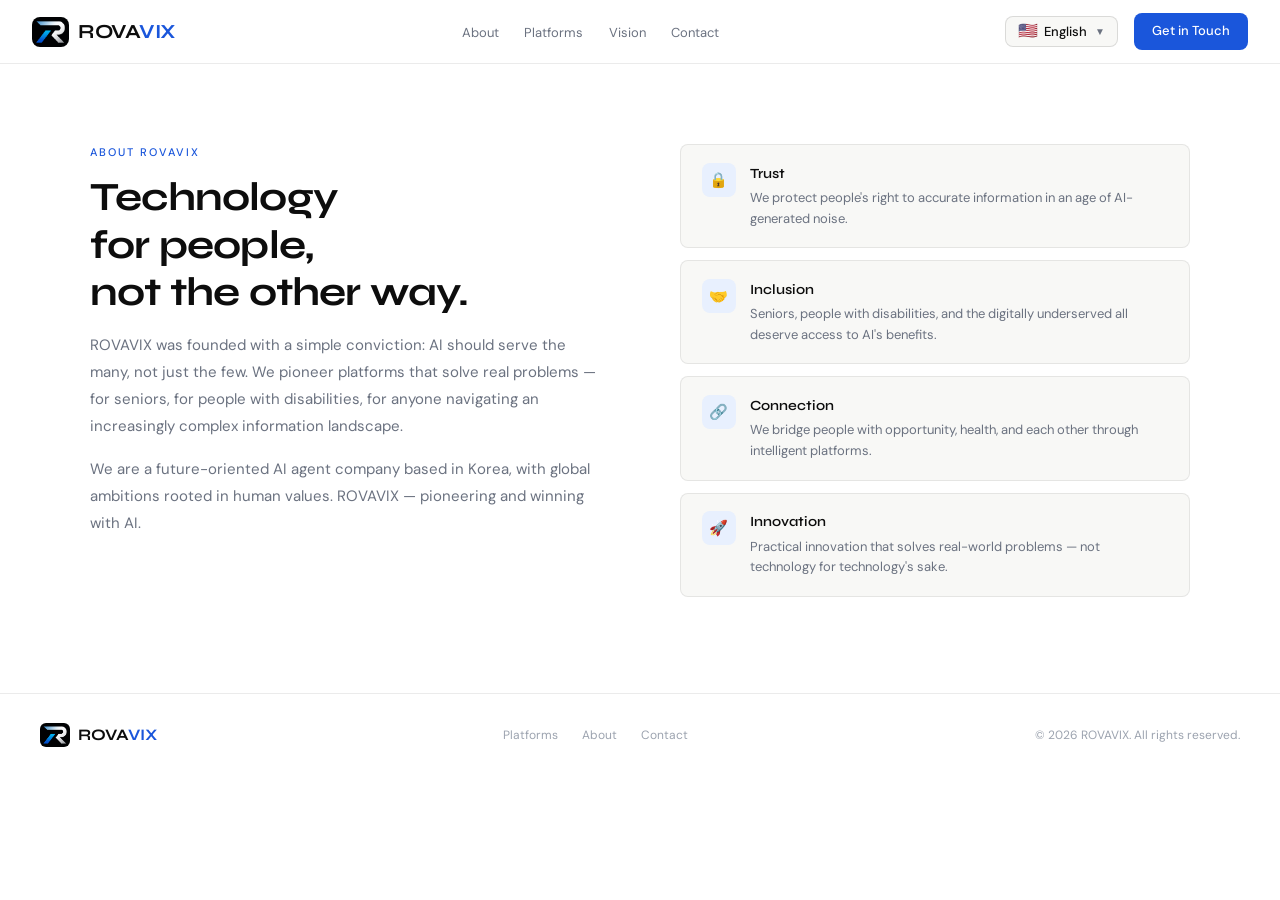
==== about.html @ 88ca8441 "소개 페이지의 컨셉 이미지 제거 Co-Authored-By: Claude Sonnet 5 <noreply@anthropic.com>" ====
<!DOCTYPE html>
<html lang="en">
<head>
  <meta charset="UTF-8" />
  <meta name="viewport" content="width=device-width, initial-scale=1.0" />
  <title>About — ROVAVIX</title>
  <meta name="description" content="ROVAVIX is an AI agent company building platforms that connect people with truth, health, opportunity, and accessibility." />
  <link rel="icon" type="image/png" href="images/logo-mark.png" />
  <link rel="preconnect" href="https://fonts.googleapis.com" />
  <link rel="preconnect" href="https://fonts.gstatic.com" crossorigin />
  <link href="https://fonts.googleapis.com/css2?family=Syne:wght@400;500;600;700&family=DM+Sans:wght@300;400;500&family=Noto+Sans+KR:wght@300;400;500;700&family=Noto+Sans+JP:wght@300;400;500;700&family=Noto+Sans+SC:wght@300;400;500;700&display=swap" rel="stylesheet" />
  <link rel="stylesheet" href="css/style.css" />
</head>
<body>
<nav>
  <a href="index.html" class="nav-logo"><img src="images/logo-mark.png" class="logo-mark" alt="" /><span class="logo-text">ROVA<span class="logo-accent">VIX</span></span></a>
  <ul class="nav-links">
    <li><a href="about.html"     class="t" data-key="nav_about">About</a></li>
    <li><a href="platforms.html" class="t" data-key="nav_platforms">Platforms</a></li>
    <li><a href="vision.html"    class="t" data-key="nav_vision">Vision</a></li>
    <li><a href="contact.html"   class="t" data-key="nav_contact">Contact</a></li>
  </ul>
  <div class="nav-right">
    <div class="lang-select-wrap">
      <button class="lang-select-btn" id="langBtn" onclick="toggleDropdown()">
        <span class="lang-flag" id="currentFlag">🇺🇸</span>
        <span id="currentLangName">English</span>
        <span class="lang-arrow">▼</span>
      </button>
      <div class="lang-dropdown" id="langDropdown">
        <button class="lang-option active" onclick="setLang('en')"><span class="lang-flag">🇺🇸</span><span class="lang-option-name">English</span><span class="lang-option-native">English</span></button>
        <button class="lang-option"        onclick="setLang('ko')"><span class="lang-flag">🇰🇷</span><span class="lang-option-name">Korean</span><span class="lang-option-native">한국어</span></button>
        <button class="lang-option"        onclick="setLang('ja')"><span class="lang-flag">🇯🇵</span><span class="lang-option-name">Japanese</span><span class="lang-option-native">日本語</span></button>
        <button class="lang-option"        onclick="setLang('zh')"><span class="lang-flag">🇨🇳</span><span class="lang-option-name">Chinese</span><span class="lang-option-native">中文</span></button>
        <button class="lang-option"        onclick="setLang('es')"><span class="lang-flag">🇪🇸</span><span class="lang-option-name">Spanish</span><span class="lang-option-native">Español</span></button>
        <button class="lang-option"        onclick="setLang('de')"><span class="lang-flag">🇩🇪</span><span class="lang-option-name">German</span><span class="lang-option-native">Deutsch</span></button>
      </div>
    </div>
    <a href="mailto:demoan203@gmail.com" class="nav-cta t" data-key="nav_cta">Get in Touch</a>
  </div>
</nav>

<section id="about" style="padding-top:9rem;">
  <div class="section-inner">
    <div class="about-grid">
      <div>
        <div class="section-tag t" data-key="about_tag">About ROVAVIX</div>
        <h2 class="section-title t" data-key="about_title">Technology<br>for people,<br>not the other way.</h2>
        <p class="section-desc t" style="margin-top:1rem;" data-key="about_p1">ROVAVIX was founded with a simple conviction: AI should serve the many, not just the few. We pioneer platforms that solve real problems — for seniors, for people with disabilities, for anyone navigating an increasingly complex information landscape.</p>
        <p class="section-desc t" style="margin-top:1rem;" data-key="about_p2">We are a future-oriented AI agent company based in Korea, with global ambitions rooted in human values. ROVAVIX — pioneering and winning with AI.</p>
      </div>
      <div class="values-list">
        <div class="value-item"><div class="value-icon">🔒</div><div>
          <h4 class="t" data-key="val1_title">Trust</h4>
          <p class="t" data-key="val1_desc">We protect people's right to accurate information in an age of AI-generated noise.</p>
        </div></div>
        <div class="value-item"><div class="value-icon">🤝</div><div>
          <h4 class="t" data-key="val2_title">Inclusion</h4>
          <p class="t" data-key="val2_desc">Seniors, people with disabilities, and the digitally underserved all deserve access to AI's benefits.</p>
        </div></div>
        <div class="value-item"><div class="value-icon">🔗</div><div>
          <h4 class="t" data-key="val3_title">Connection</h4>
          <p class="t" data-key="val3_desc">We bridge people with opportunity, health, and each other through intelligent platforms.</p>
        </div></div>
        <div class="value-item"><div class="value-icon">🚀</div><div>
          <h4 class="t" data-key="val4_title">Innovation</h4>
          <p class="t" data-key="val4_desc">Practical innovation that solves real-world problems — not technology for technology's sake.</p>
        </div></div>
      </div>
    </div>
  </div>
</section>

<footer>
  <div class="footer-logo"><img src="images/logo-mark.png" class="logo-mark" alt="" /><span class="logo-text">ROVA<span class="logo-accent">VIX</span></span></div>
  <div class="footer-links">
    <a href="platforms.html" class="t" data-key="nav_platforms">Platforms</a>
    <a href="about.html"     class="t" data-key="nav_about">About</a>
    <a href="contact.html"   class="t" data-key="nav_contact">Contact</a>
  </div>
  <div class="footer-copy">© 2026 ROVAVIX. All rights reserved.</div>
</footer>

<script src="js/lang.js"></script>
<script src="js/main.js"></script>
</body>
</html>
---- css/style.css ----
:root {
  --blue: #1a56db;
  --blue-light: #e8f0fe;
  --blue-dark: #0d3a8e;
  --text: #0d0d0d;
  --text-muted: #6b7280;
  --text-faint: #9ca3af;
  --bg: #ffffff;
  --bg-soft: #f8f8f6;
  --bg-card: #ffffff;
  --border: rgba(0,0,0,0.08);
  --border-md: rgba(0,0,0,0.12);
  --radius: 12px;
  --radius-sm: 8px;
}
*, *::before, *::after { box-sizing: border-box; margin: 0; padding: 0; }
html { scroll-behavior: smooth; }
body {
  font-family: 'DM Sans', sans-serif;
  font-size: 16px; line-height: 1.6;
  color: var(--text); background: var(--bg);
  -webkit-font-smoothing: antialiased;
}
body.lang-ko { font-family: 'Noto Sans KR', 'DM Sans', sans-serif; }
body.lang-ja { font-family: 'Noto Sans JP', 'DM Sans', sans-serif; }
body.lang-zh { font-family: 'Noto Sans SC', 'DM Sans', sans-serif; }
h1, h2, h3, h4, .nav-logo { font-family: 'Syne', sans-serif; }
body.lang-ko h1, body.lang-ko h2, body.lang-ko h3, body.lang-ko h4,
body.lang-ja h1, body.lang-ja h2, body.lang-ja h3, body.lang-ja h4,
body.lang-zh h1, body.lang-zh h2, body.lang-zh h3, body.lang-zh h4 {
  font-family: inherit; letter-spacing: -0.3px;
}

/* NAV */
nav {
  position: fixed; top: 0; left: 0; right: 0; z-index: 100;
  display: flex; align-items: center; justify-content: space-between;
  padding: 0 2rem; height: 64px;
  background: rgba(255,255,255,0.93);
  backdrop-filter: blur(12px);
  border-bottom: 1px solid var(--border);
}
.nav-logo {
  font-family: 'Syne', sans-serif;
  font-size: 20px; font-weight: 700; letter-spacing: -0.5px;
  color: var(--text); text-decoration: none; flex-shrink: 0;
  display: inline-flex; align-items: center; gap: 9px;
}
.nav-logo .logo-accent { color: var(--blue); }
.logo-mark { height: 30px; width: auto; border-radius: 8px; display: block; }
.nav-links { display: flex; gap: 1.6rem; list-style: none; }
.nav-links a {
  font-size: 13px; color: var(--text-muted);
  text-decoration: none; transition: color 0.2s; white-space: nowrap;
}
.nav-links a:hover { color: var(--text); }
.nav-right { display: flex; align-items: center; gap: 1rem; flex-shrink: 0; }

/* LANG SELECTOR */
.lang-select-wrap { position: relative; }
.lang-select-btn {
  display: flex; align-items: center; gap: 6px;
  padding: 6px 12px;
  font-family: inherit; font-size: 13px; font-weight: 500;
  color: var(--text); background: var(--bg-soft);
  border: 1px solid var(--border-md); border-radius: var(--radius-sm);
  cursor: pointer; white-space: nowrap;
}
.lang-select-btn:hover { border-color: var(--blue); }
.lang-flag { font-size: 16px; line-height: 1; }
.lang-arrow { font-size: 10px; color: var(--text-muted); margin-left: 2px; }
.lang-dropdown {
  display: none; position: absolute; top: calc(100% + 6px); right: 0;
  background: var(--bg); border: 1px solid var(--border-md);
  border-radius: var(--radius-sm);
  box-shadow: 0 8px 24px rgba(0,0,0,0.1);
  min-width: 160px; z-index: 200; overflow: hidden;
}
.lang-dropdown.open { display: block; }
.lang-option {
  display: flex; align-items: center; gap: 10px;
  padding: 10px 14px; cursor: pointer;
  font-size: 13px; transition: background 0.15s;
  border: none; background: transparent; width: 100%;
  text-align: left; font-family: inherit; color: var(--text);
}
.lang-option:hover { background: var(--bg-soft); }
.lang-option.active { background: var(--blue-light); color: var(--blue); font-weight: 500; }
.lang-option-name { flex: 1; }
.lang-option-native { font-size: 11px; color: var(--text-muted); }
.lang-option.active .lang-option-native { color: var(--blue); opacity: 0.7; }
.nav-cta {
  padding: 8px 18px; font-family: inherit;
  font-size: 13px; font-weight: 500; color: #fff;
  background: var(--blue); border: none;
  border-radius: var(--radius-sm); cursor: pointer;
  text-decoration: none; transition: background 0.2s; white-space: nowrap;
}
.nav-cta:hover { background: var(--blue-dark); }

/* HERO SLIDER */
.hero {
  min-height: 100vh; position: relative; overflow: hidden; padding: 0;
}
.hero-track {
  display: flex; height: 100vh;
  transition: transform 0.7s cubic-bezier(0.65, 0, 0.35, 1);
}
.hero-slide {
  min-width: 100%; height: 100%; display: flex; flex-direction: column;
  align-items: center; justify-content: center;
  text-align: center; padding: 8rem 2rem 5rem;
  position: relative; overflow: hidden;
}
.hero-slide-main::before {
  content: ''; position: absolute; top: -200px; left: 50%; transform: translateX(-50%);
  width: 800px; height: 800px; border-radius: 50%;
  background: radial-gradient(ellipse, rgba(26,86,219,0.07) 0%, transparent 70%);
  pointer-events: none;
}
.hero-slide[style*="--slide-bg"]::before {
  content: ''; position: absolute; top: -200px; left: 50%; transform: translateX(-50%);
  width: 900px; height: 900px; border-radius: 50%;
  background: radial-gradient(ellipse, var(--slide-bg) 0%, transparent 70%);
  opacity: 0.6; pointer-events: none;
}
.hero-slide-icon { font-size: 80px; line-height: 1; margin-bottom: 1.6rem; animation: fadeUp 0.6s ease both; }
.hero-slide h2 {
  font-family: 'Syne', sans-serif;
  font-size: clamp(32px, 5vw, 52px); font-weight: 700;
  line-height: 1.15; letter-spacing: -1.5px; margin-bottom: 1.2rem;
  animation: fadeUp 0.6s 0.1s ease both;
}
.hero-dots {
  position: absolute; bottom: 32px; left: 50%; transform: translateX(-50%);
  display: flex; gap: 8px; z-index: 5;
}
.hero-dot {
  width: 8px; height: 8px; border-radius: 4px; background: rgba(0,0,0,0.15);
  border: none; cursor: pointer; padding: 0; transition: width 0.25s, background 0.25s;
}
.hero-dot:hover { background: rgba(0,0,0,0.3); }
.hero-dot.active { width: 24px; background: var(--blue); }
.hero-badge {
  display: inline-flex; align-items: center; gap: 6px;
  font-size: 11px; font-weight: 500; letter-spacing: 1.5px;
  text-transform: uppercase; color: var(--blue);
  background: var(--blue-light); padding: 5px 14px; border-radius: 20px;
  margin-bottom: 2rem; animation: fadeUp 0.6s ease both;
}
.hero h1 {
  font-family: 'Syne', sans-serif;
  font-size: clamp(40px, 6.5vw, 76px); font-weight: 700;
  line-height: 1.1; letter-spacing: -2px; margin-bottom: 1.5rem;
  animation: fadeUp 0.6s 0.1s ease both;
}
body.lang-ko .hero h1, body.lang-ja .hero h1, body.lang-zh .hero h1 {
  font-family: inherit; letter-spacing: -1px; line-height: 1.2;
}
.hero h1 em { font-style: normal; color: var(--blue); }
.hero-sub {
  font-size: 17px; font-weight: 300; color: var(--text-muted); line-height: 1.75;
  max-width: 520px; margin: 0 auto 2.5rem;
  animation: fadeUp 0.6s 0.2s ease both;
}
.hero-btns {
  display: flex; gap: 12px; justify-content: center; flex-wrap: wrap;
  animation: fadeUp 0.6s 0.3s ease both;
}
.btn-primary {
  padding: 13px 30px; font-family: inherit; font-size: 15px; font-weight: 500;
  color: #fff; background: var(--blue); border: none;
  border-radius: var(--radius-sm); cursor: pointer; text-decoration: none;
  transition: background 0.2s, transform 0.15s;
}
.btn-primary:hover { background: var(--blue-dark); transform: translateY(-1px); }
.btn-secondary {
  padding: 13px 30px; font-family: inherit; font-size: 15px; font-weight: 400;
  color: var(--text); background: transparent;
  border: 1px solid var(--border-md); border-radius: var(--radius-sm);
  cursor: pointer; text-decoration: none;
}
.btn-secondary:hover { background: var(--bg-soft); }

/* STATS */
.stats {
  display: grid; grid-template-columns: repeat(4, 1fr);
  border-top: 1px solid var(--border); border-bottom: 1px solid var(--border);
}
.stat { padding: 2.5rem 2rem; text-align: center; border-right: 1px solid var(--border); }
.stat:last-child { border-right: none; }
.stat-num {
  font-family: 'Syne', sans-serif; font-size: 30px; font-weight: 700;
  color: var(--blue); margin-bottom: 6px;
}
.stat-label { font-size: 13px; color: var(--text-muted); }

/* SECTIONS */
section { padding: 6rem 2.5rem; }
.section-inner { max-width: 1100px; margin: 0 auto; }
.section-tag {
  font-size: 11px; font-weight: 500; letter-spacing: 2px;
  text-transform: uppercase; color: var(--blue); margin-bottom: 0.8rem;
}
.section-title {
  font-size: clamp(26px, 3.5vw, 40px); font-weight: 700;
  letter-spacing: -0.8px; line-height: 1.18; margin-bottom: 1rem;
}
.section-desc { font-size: 15px; color: var(--text-muted); line-height: 1.8; max-width: 520px; }

/* PLATFORMS */
.platforms-section { background: var(--bg-soft); }
.platforms-header { display: flex; justify-content: space-between; align-items: flex-end; margin-bottom: 3rem; flex-wrap: wrap; gap: 1.5rem; }
.platforms-grid { display: grid; grid-template-columns: repeat(2, 1fr); gap: 18px; }
.platform-card {
  background: var(--bg-card); border: 1px solid var(--border);
  border-radius: var(--radius); padding: 1.8rem;
  transition: border-color 0.2s, transform 0.2s;
  text-decoration: none; color: inherit; display: block;
}
.platform-card:hover { border-color: var(--blue); transform: translateY(-3px); }
.platform-icon {
  width: 46px; height: 46px; border-radius: var(--radius-sm);
  display: flex; align-items: center; justify-content: center;
  font-size: 20px; margin-bottom: 1rem;
}
.platform-status {
  display: inline-block; font-size: 11px; font-weight: 500;
  padding: 3px 10px; border-radius: 20px; margin-bottom: 0.7rem;
}
.status-dev { background: #fef3c7; color: #92400e; }
.status-live { background: #d1fae5; color: #065f46; }
.platform-card h3 { font-size: 18px; font-weight: 600; margin-bottom: 7px; }
.platform-card p { font-size: 13px; color: var(--text-muted); line-height: 1.7; margin-bottom: 1rem; }
.platform-arrow { font-size: 13px; color: var(--blue); font-weight: 500; }

/* ABOUT */
.about-grid { display: grid; grid-template-columns: 1fr 1fr; gap: 5rem; align-items: start; }
.values-list { display: flex; flex-direction: column; gap: 12px; }
.value-item {
  display: flex; gap: 14px; align-items: flex-start;
  padding: 1.1rem 1.3rem; background: var(--bg-soft);
  border-radius: var(--radius-sm); border: 1px solid var(--border);
}
.value-icon {
  width: 34px; height: 34px; flex-shrink: 0; border-radius: 8px;
  background: var(--blue-light); display: flex; align-items: center;
  justify-content: center; font-size: 15px;
}
.value-item h4 { font-size: 14px; font-weight: 600; margin-bottom: 3px; }
.value-item p { font-size: 13px; color: var(--text-muted); line-height: 1.6; }

/* VISION */
.vision-section { background: var(--bg-soft); }
.vision-grid { display: grid; grid-template-columns: repeat(3, 1fr); gap: 18px; margin-top: 3rem; }
.vision-card { background: var(--bg-card); border: 1px solid var(--border); border-radius: var(--radius); padding: 1.8rem; }
.vision-line { display: flex; align-items: center; gap: 10px; margin-bottom: 12px; }
.vision-dot { width: 10px; height: 10px; border-radius: 50%; background: var(--blue); flex-shrink: 0; }
.vision-connector { flex: 1; height: 1px; background: var(--border-md); }
.vision-year { font-family: 'Syne', sans-serif; font-size: 13px; font-weight: 700; color: var(--blue); letter-spacing: 1px; margin-bottom: 8px; }
.vision-card h4 { font-size: 17px; font-weight: 600; margin-bottom: 7px; }
.vision-card p { font-size: 13px; color: var(--text-muted); line-height: 1.7; }

/* CONTACT */
.contact-section { text-align: center; background: var(--text); color: #fff; }
.contact-section .section-tag { color: rgba(255,255,255,0.45); }
.contact-section .section-title { color: #fff; max-width: 560px; margin: 0 auto 1rem; }
.contact-section > .section-inner > p { font-size: 16px; color: rgba(255,255,255,0.55); margin-bottom: 2.5rem; }
.contact-email-btn {
  display: inline-block; padding: 14px 36px; font-family: inherit;
  font-size: 15px; font-weight: 500; color: var(--text); background: #fff;
  border-radius: var(--radius-sm); text-decoration: none; transition: opacity 0.2s;
}
.contact-email-btn:hover { opacity: 0.88; }

/* CLOSING VISUAL */
.closing-visual { padding-bottom: 3rem; }
.closing-visual-wrap {
  position: relative; border-radius: var(--radius); overflow: hidden;
  box-shadow: 0 20px 50px -14px rgba(13,13,13,0.2);
}
.closing-visual-track {
  display: flex;
  transition: transform 0.7s cubic-bezier(0.65, 0, 0.35, 1);
}
.closing-visual-slide { position: relative; min-width: 100%; }
.closing-visual-img { width: 100%; height: auto; display: block; }
.closing-visual-caption {
  position: absolute; top: 50%; left: 50%; transform: translate(-50%, -50%);
  font-family: 'Syne', sans-serif; font-weight: 700;
  font-size: clamp(22px, 4vw, 46px); letter-spacing: -1px;
  color: #fff; text-align: center; pointer-events: none;
  text-shadow: 0 2px 16px rgba(0,0,0,0.35);
}
.closing-visual-dots {
  display: flex; justify-content: center; gap: 8px; margin-top: 1.4rem;
}
.closing-visual-dot {
  width: 8px; height: 8px; border-radius: 4px; background: rgba(0,0,0,0.15);
  border: none; cursor: pointer; padding: 0; transition: width 0.25s, background 0.25s;
}
.closing-visual-dot:hover { background: rgba(0,0,0,0.3); }
.closing-visual-dot.active { width: 24px; background: var(--blue); }

/* FOOTER */
footer {
  padding: 1.8rem 2.5rem; display: flex; align-items: center; justify-content: space-between;
  border-top: 1px solid var(--border); background: var(--bg); flex-wrap: wrap; gap: 1rem;
}
.footer-logo { font-family: 'Syne', sans-serif; font-size: 16px; font-weight: 700; display: inline-flex; align-items: center; gap: 8px; }
.footer-logo .logo-accent { color: var(--blue); }
.footer-logo .logo-mark { height: 24px; width: auto; border-radius: 6px; }
.footer-copy { font-size: 12px; color: var(--text-faint); }
.footer-links { display: flex; gap: 1.5rem; }
.footer-links a { font-size: 12px; color: var(--text-faint); text-decoration: none; }
.footer-links a:hover { color: var(--text-muted); }

@keyframes fadeUp {
  from { opacity: 0; transform: translateY(20px); }
  to   { opacity: 1; transform: translateY(0); }
}
@media (max-width: 900px) { .nav-links { display: none; } }
@media (max-width: 768px) {
  nav { padding: 0 1.2rem; }
  .stats { grid-template-columns: repeat(2, 1fr); }
  .stat { border-right: none; border-bottom: 1px solid var(--border); }
  section { padding: 4rem 1.2rem; }
  .platforms-grid, .about-grid, .vision-grid { grid-template-columns: 1fr; }
  .about-grid { gap: 2.5rem; }
  footer { flex-direction: column; text-align: center; }
}
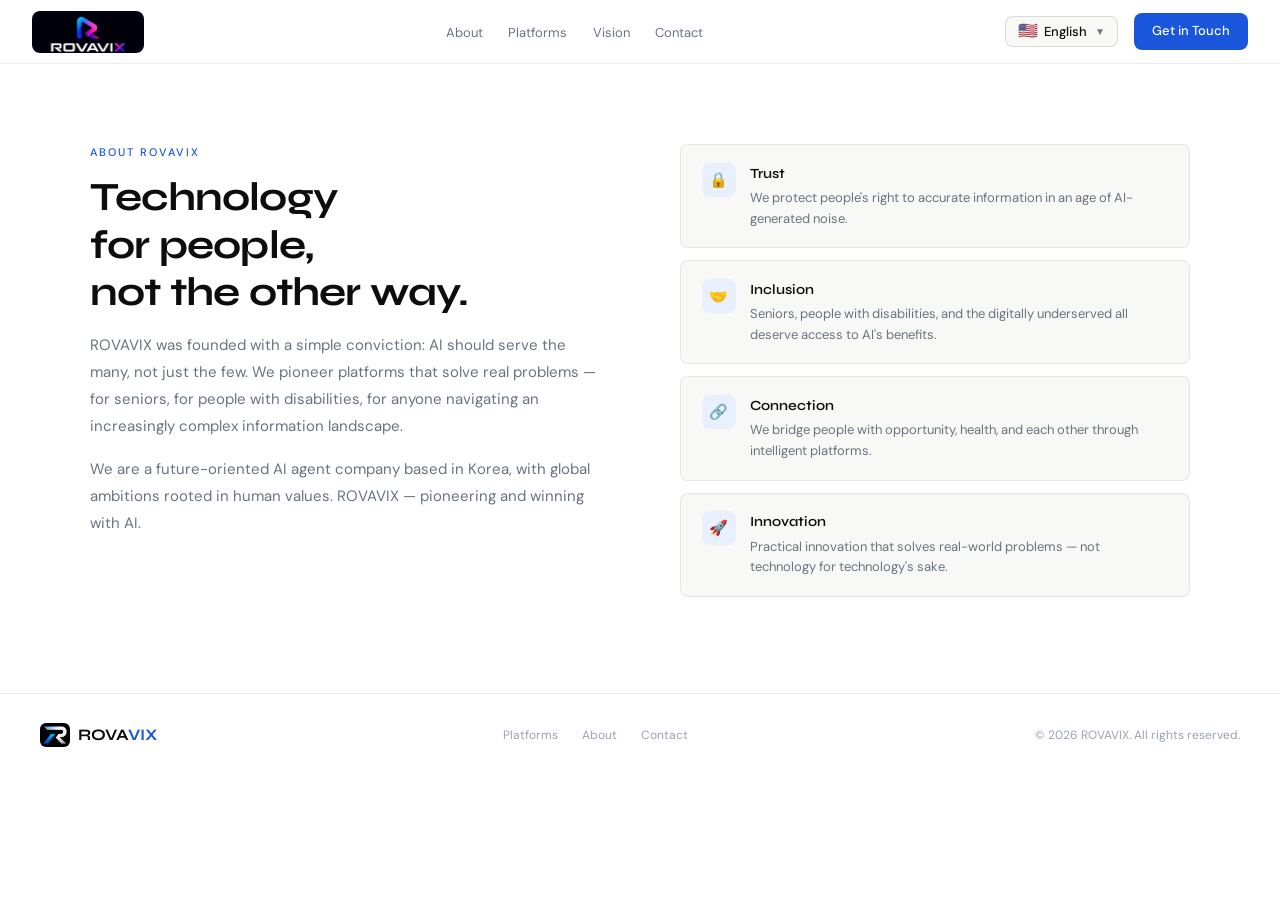
==== commit 6e98b3c5: "전체 페이지 상단 좌측 로고를 새 이미지(아이콘+워드마크 통합, 검은 배경)로 교체 Co-Authored-By: Claude Sonnet 5 <noreply@anthropic.co" ====
--- a/about.html
+++ b/about.html
@@ -13,7 +13,7 @@
 </head>
 <body>
 <nav>
-  <a href="index.html" class="nav-logo"><img src="images/logo-mark.png" class="logo-mark" alt="" /><span class="logo-text">ROVA<span class="logo-accent">VIX</span></span></a>
+  <a href="index.html" class="nav-logo"><img src="images/logo-full-dark.png" class="logo-full-dark" alt="ROVAVIX" /></a>
   <ul class="nav-links">
     <li><a href="about.html"     class="t" data-key="nav_about">About</a></li>
     <li><a href="platforms.html" class="t" data-key="nav_platforms">Platforms</a></li>
--- a/css/style.css
+++ b/css/style.css
@@ -48,6 +48,7 @@
 }
 .nav-logo .logo-accent { color: var(--blue); }
 .logo-mark { height: 30px; width: auto; border-radius: 8px; display: block; }
+.logo-full-dark { height: 42px; width: auto; border-radius: 8px; display: block; }
 .nav-links { display: flex; gap: 1.6rem; list-style: none; }
 .nav-links a {
   font-size: 13px; color: var(--text-muted);
@@ -234,6 +235,21 @@
 .platform-card p { font-size: 13px; color: var(--text-muted); line-height: 1.7; margin-bottom: 1rem; }
 .platform-arrow { font-size: 13px; color: var(--blue); font-weight: 500; }
 
+/* PLATFORM DETAIL */
+.platform-detail-hero { max-width: 640px; margin: 0 auto; text-align: center; }
+.platform-detail-icon {
+  width: 60px; height: 60px; border-radius: var(--radius-sm);
+  display: flex; align-items: center; justify-content: center;
+  font-size: 26px; margin: 0 auto 1.2rem;
+}
+.platform-detail-hero .section-title { margin: 0.8rem 0 1.2rem; }
+.platform-detail-hero .section-desc { margin: 0 auto 2rem; max-width: 560px; }
+.platform-detail-visual {
+  max-width: 900px; margin: 0 auto; border-radius: var(--radius);
+  overflow: hidden; box-shadow: 0 20px 50px -14px rgba(13,13,13,0.2);
+}
+.platform-detail-visual img { width: 100%; height: auto; display: block; }
+
 /* ABOUT */
 .about-grid { display: grid; grid-template-columns: 1fr 1fr; gap: 5rem; align-items: start; }
 .values-list { display: flex; flex-direction: column; gap: 12px; }
@@ -284,7 +300,9 @@
   transition: transform 0.7s cubic-bezier(0.65, 0, 0.35, 1);
 }
 .closing-visual-slide { position: relative; min-width: 100%; }
-.closing-visual-img { width: 100%; height: auto; display: block; }
+.closing-visual-slide > a { display: block; cursor: pointer; }
+.closing-visual-img { width: 100%; height: auto; display: block; transition: transform 0.4s ease; }
+.closing-visual-slide > a:hover .closing-visual-img { transform: scale(1.03); }
 .closing-visual-caption {
   position: absolute; top: 50%; left: 50%; transform: translate(-50%, -50%);
   font-family: 'Syne', sans-serif; font-weight: 700;
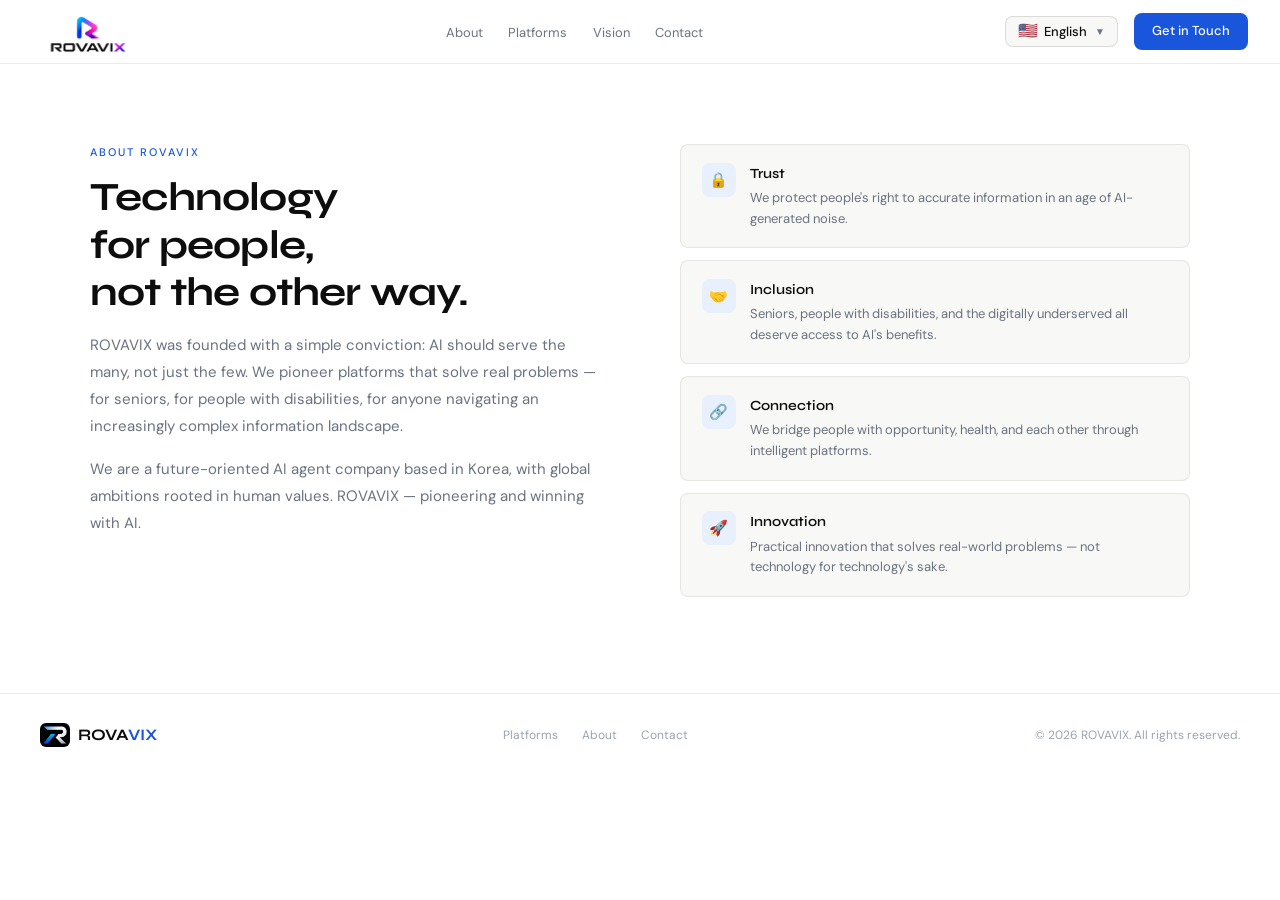
==== commit 67e273cc: "로고를 투명 배경 버전으로 교체, 흰 텍스트를 어두운 색으로 재색상화해 흰 배경에서도 잘 보이도록 수정 Co-Authored-By: Claude Sonnet 5 <noreply@a" ====
--- a/about.html
+++ b/about.html
@@ -13,7 +13,7 @@
 </head>
 <body>
 <nav>
-  <a href="index.html" class="nav-logo"><img src="images/logo-full-dark.png" class="logo-full-dark" alt="ROVAVIX" /></a>
+  <a href="index.html" class="nav-logo"><img src="images/logo-full-transparent.png" class="logo-full-dark" alt="ROVAVIX" /></a>
   <ul class="nav-links">
     <li><a href="about.html"     class="t" data-key="nav_about">About</a></li>
     <li><a href="platforms.html" class="t" data-key="nav_platforms">Platforms</a></li>
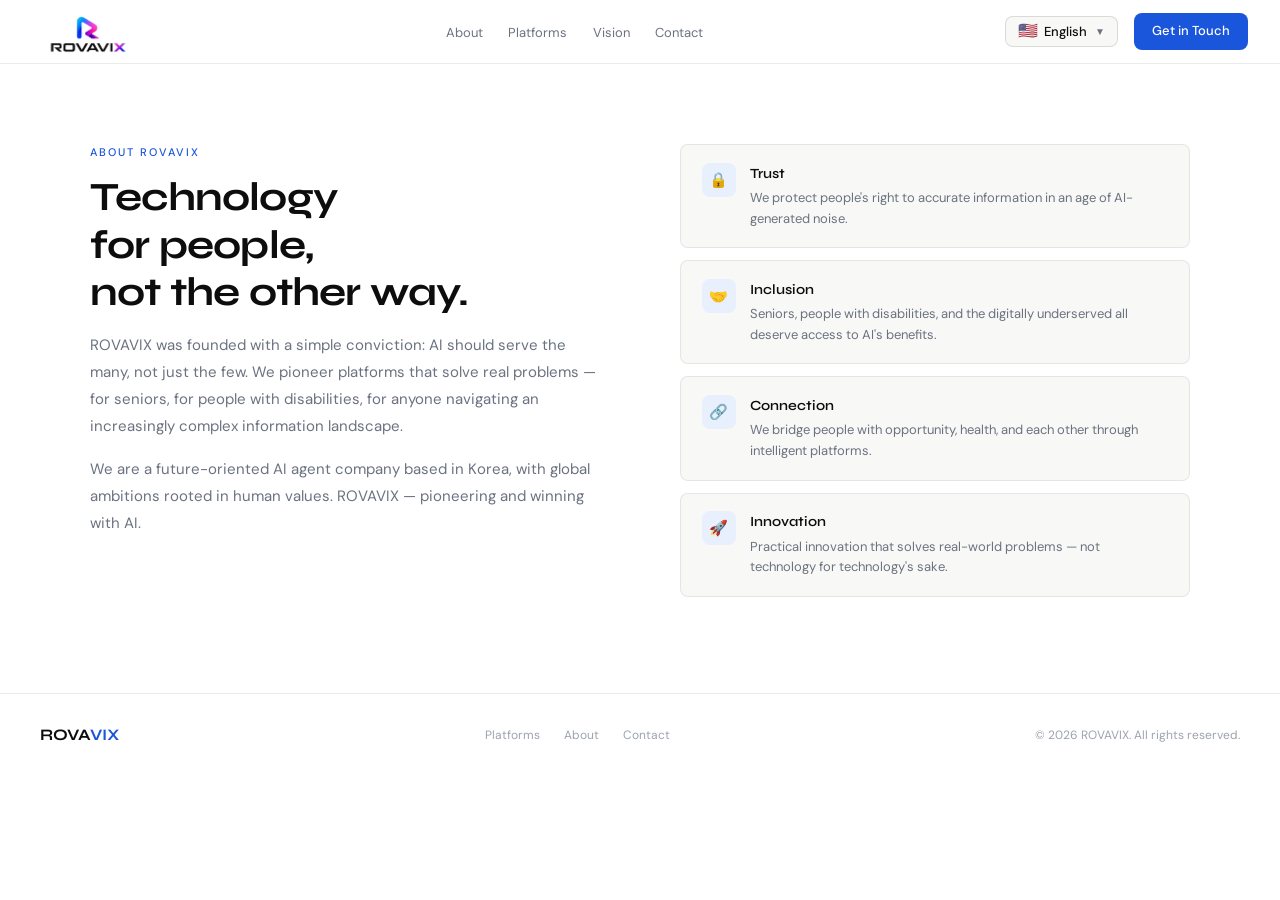
==== commit 372d2ec8: "전체 페이지 하단 푸터 로고에서 아이콘 제거, ROVAVIX 텍스트만 남김 Co-Authored-By: Claude Sonnet 5 <noreply@anthropic.com>" ====
--- a/about.html
+++ b/about.html
@@ -72,7 +72,7 @@
 </section>
 
 <footer>
-  <div class="footer-logo"><img src="images/logo-mark.png" class="logo-mark" alt="" /><span class="logo-text">ROVA<span class="logo-accent">VIX</span></span></div>
+  <div class="footer-logo"><span class="logo-text">ROVA<span class="logo-accent">VIX</span></span></div>
   <div class="footer-links">
     <a href="platforms.html" class="t" data-key="nav_platforms">Platforms</a>
     <a href="about.html"     class="t" data-key="nav_about">About</a>
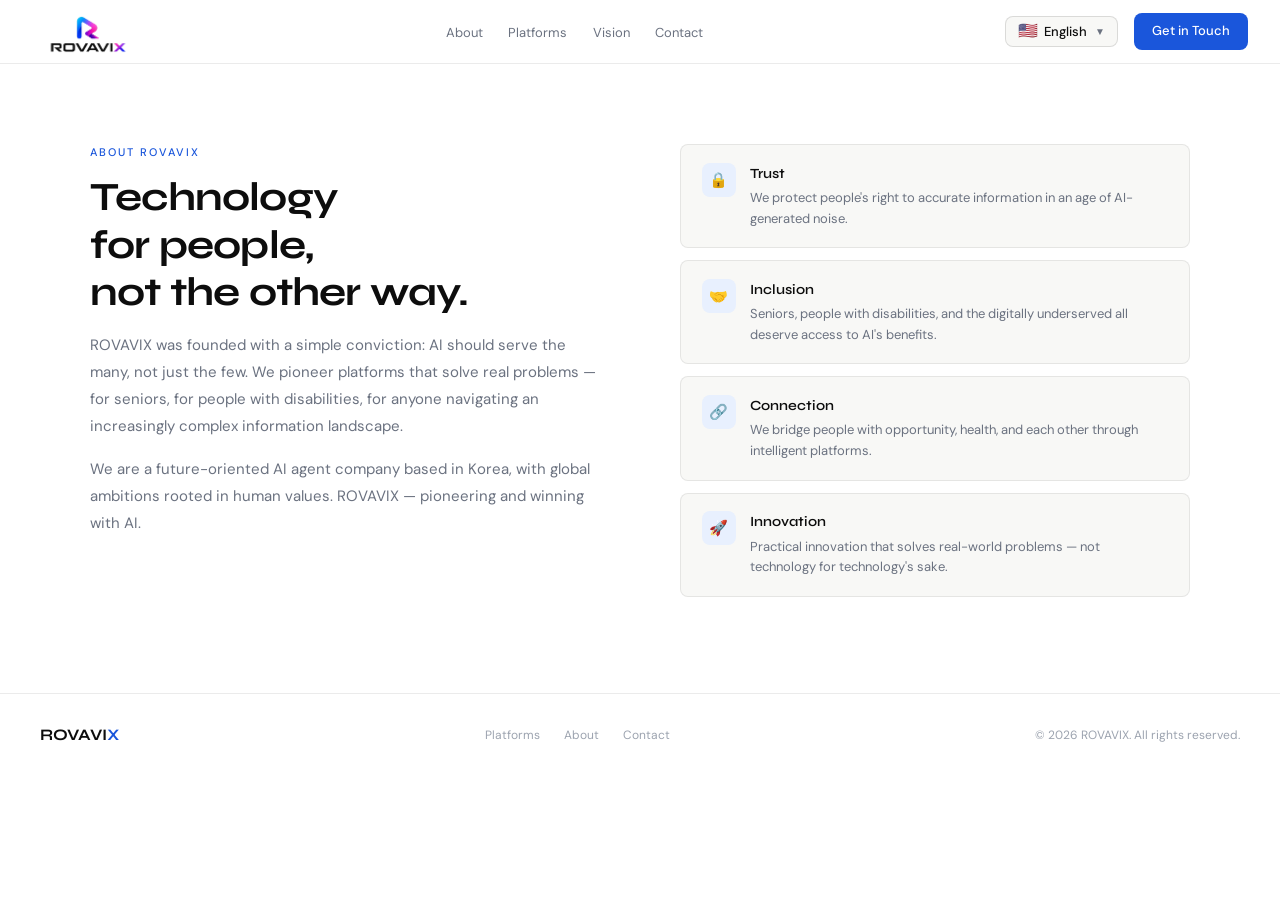
==== commit e4aa3a40: "푸터 로고 텍스트 색상 조정: ROVAVI는 검은색, 마지막 X만 파란색으로 Co-Authored-By: Claude Sonnet 5 <noreply@anthropic.com>" ====
--- a/about.html
+++ b/about.html
@@ -72,7 +72,7 @@
 </section>
 
 <footer>
-  <div class="footer-logo"><span class="logo-text">ROVA<span class="logo-accent">VIX</span></span></div>
+  <div class="footer-logo"><span class="logo-text">ROVAVI<span class="logo-accent">X</span></span></div>
   <div class="footer-links">
     <a href="platforms.html" class="t" data-key="nav_platforms">Platforms</a>
     <a href="about.html"     class="t" data-key="nav_about">About</a>
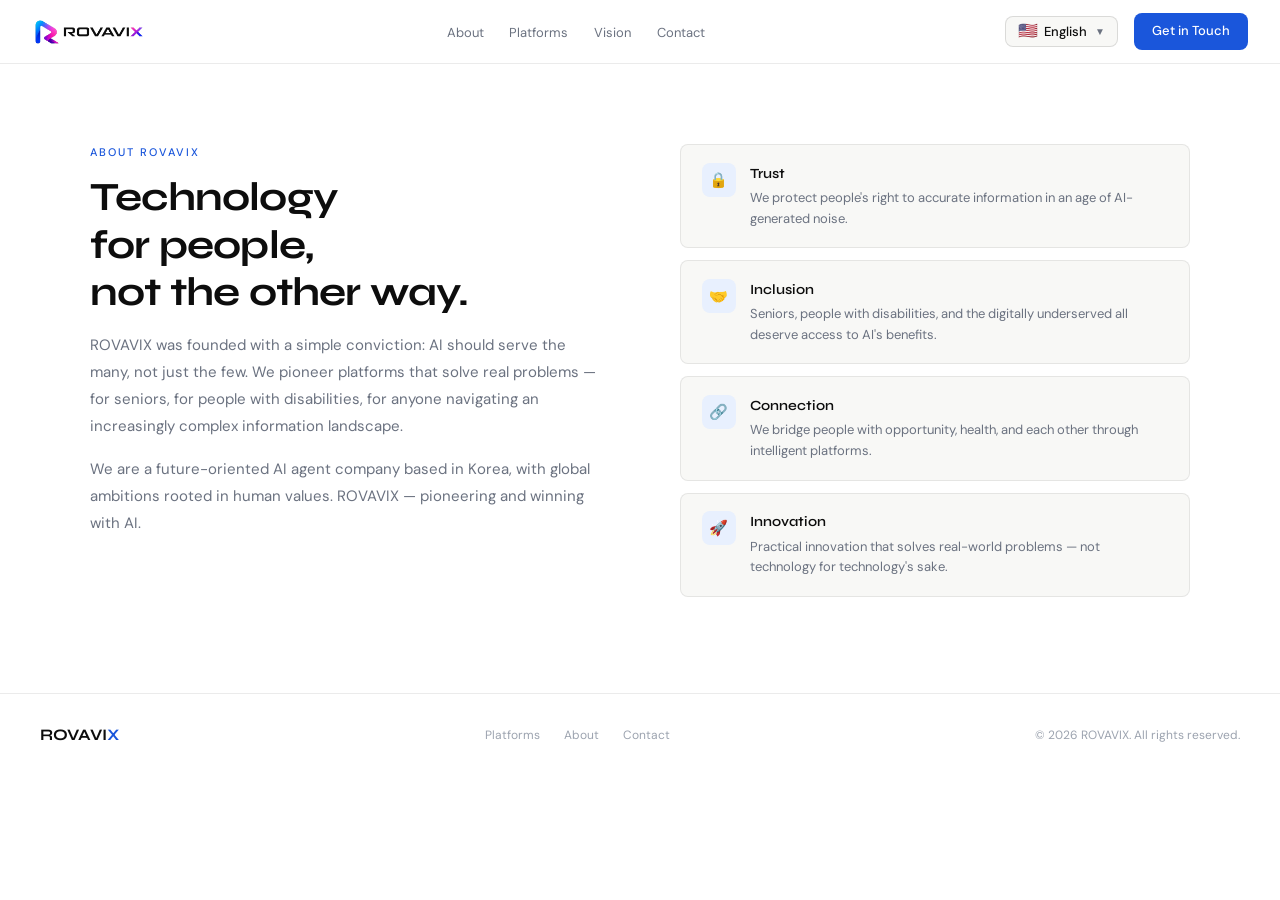
==== commit 8f5e1e51: "상단 네비 로고를 아이콘+텍스트 가로 일렬 배치로 변경 기존 로고 이미지는 아이콘이 텍스트 위에 세로로 쌓인 형태였으나, 아이콘과 ROVAVIX 워드마크를 가로로 나란히 배치한 새" ====
--- a/about.html
+++ b/about.html
@@ -13,7 +13,7 @@
 </head>
 <body>
 <nav>
-  <a href="index.html" class="nav-logo"><img src="images/logo-full-transparent.png" class="logo-full-dark" alt="ROVAVIX" /></a>
+  <a href="index.html" class="nav-logo"><img src="images/logo-horizontal-transparent.png" class="logo-full-dark" alt="ROVAVIX" /></a>
   <ul class="nav-links">
     <li><a href="about.html"     class="t" data-key="nav_about">About</a></li>
     <li><a href="platforms.html" class="t" data-key="nav_platforms">Platforms</a></li>
--- a/css/style.css
+++ b/css/style.css
@@ -48,7 +48,7 @@
 }
 .nav-logo .logo-accent { color: var(--blue); }
 .logo-mark { height: 30px; width: auto; border-radius: 8px; display: block; }
-.logo-full-dark { height: 42px; width: auto; border-radius: 8px; display: block; }
+.logo-full-dark { height: 30px; width: auto; border-radius: 0; display: block; }
 .nav-links { display: flex; gap: 1.6rem; list-style: none; }
 .nav-links a {
   font-size: 13px; color: var(--text-muted);
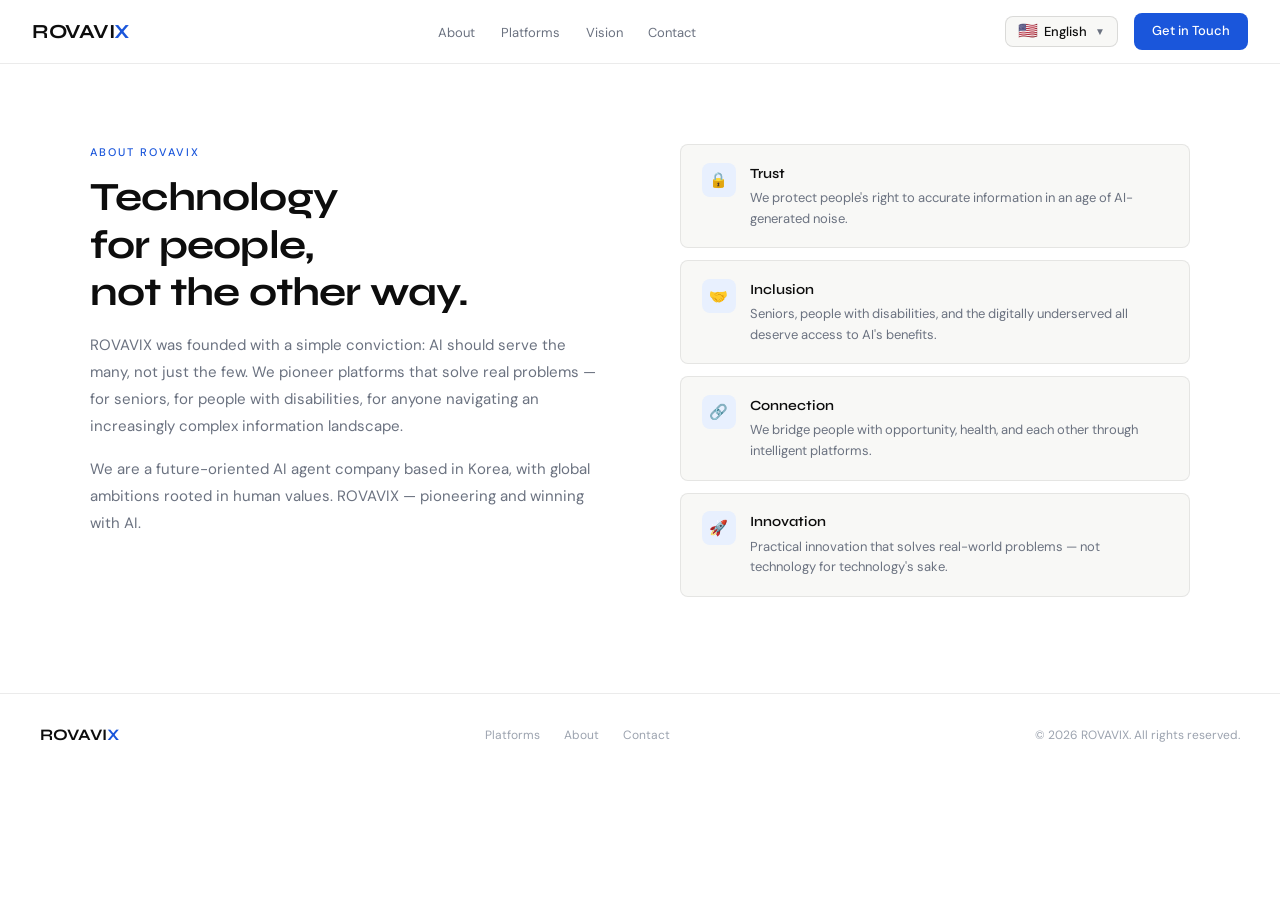
==== commit 7f8ab4a5: "상단 네비 로고에서 파란색 R 아이콘 제거, ROVAVIX 텍스트만 남김 Co-Authored-By: Claude Sonnet 5 <noreply@anthropic.com>" ====
--- a/about.html
+++ b/about.html
@@ -13,7 +13,7 @@
 </head>
 <body>
 <nav>
-  <a href="index.html" class="nav-logo"><img src="images/logo-horizontal-transparent.png" class="logo-full-dark" alt="ROVAVIX" /></a>
+  <a href="index.html" class="nav-logo"><span class="logo-text">ROVAVI<span class="logo-accent">X</span></span></a>
   <ul class="nav-links">
     <li><a href="about.html"     class="t" data-key="nav_about">About</a></li>
     <li><a href="platforms.html" class="t" data-key="nav_platforms">Platforms</a></li>
--- a/css/style.css
+++ b/css/style.css
@@ -47,8 +47,6 @@
   display: inline-flex; align-items: center; gap: 9px;
 }
 .nav-logo .logo-accent { color: var(--blue); }
-.logo-mark { height: 30px; width: auto; border-radius: 8px; display: block; }
-.logo-full-dark { height: 30px; width: auto; border-radius: 0; display: block; }
 .nav-links { display: flex; gap: 1.6rem; list-style: none; }
 .nav-links a {
   font-size: 13px; color: var(--text-muted);
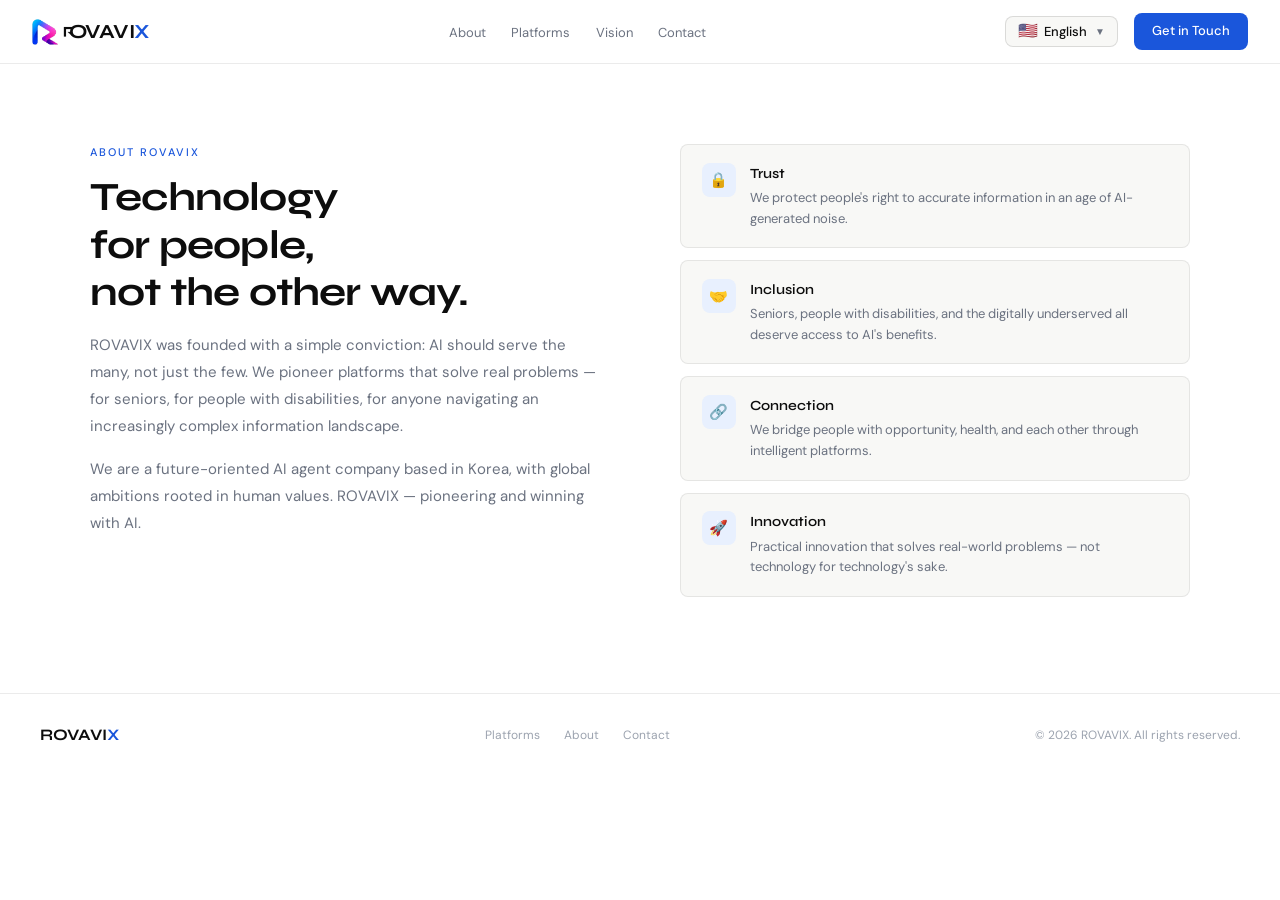
==== commit edf75760: "상단 네비 로고의 R 글자를 그라디언트 아이콘으로 교체 Co-Authored-By: Claude Sonnet 5 <noreply@anthropic.com>" ====
--- a/about.html
+++ b/about.html
@@ -13,7 +13,7 @@
 </head>
 <body>
 <nav>
-  <a href="index.html" class="nav-logo"><span class="logo-text">ROVAVI<span class="logo-accent">X</span></span></a>
+  <a href="index.html" class="nav-logo"><img src="images/logo-icon.png" class="logo-r-icon" alt="R" /><span class="logo-text">OVAVI<span class="logo-accent">X</span></span></a>
   <ul class="nav-links">
     <li><a href="about.html"     class="t" data-key="nav_about">About</a></li>
     <li><a href="platforms.html" class="t" data-key="nav_platforms">Platforms</a></li>
--- a/css/style.css
+++ b/css/style.css
@@ -44,9 +44,10 @@
   font-family: 'Syne', sans-serif;
   font-size: 20px; font-weight: 700; letter-spacing: -0.5px;
   color: var(--text); text-decoration: none; flex-shrink: 0;
-  display: inline-flex; align-items: center; gap: 9px;
+  display: inline-flex; align-items: center; gap: 0;
 }
 .nav-logo .logo-accent { color: var(--blue); }
+.logo-r-icon { height: 26px; width: auto; display: block; margin-right: -3px; }
 .nav-links { display: flex; gap: 1.6rem; list-style: none; }
 .nav-links a {
   font-size: 13px; color: var(--text-muted);
